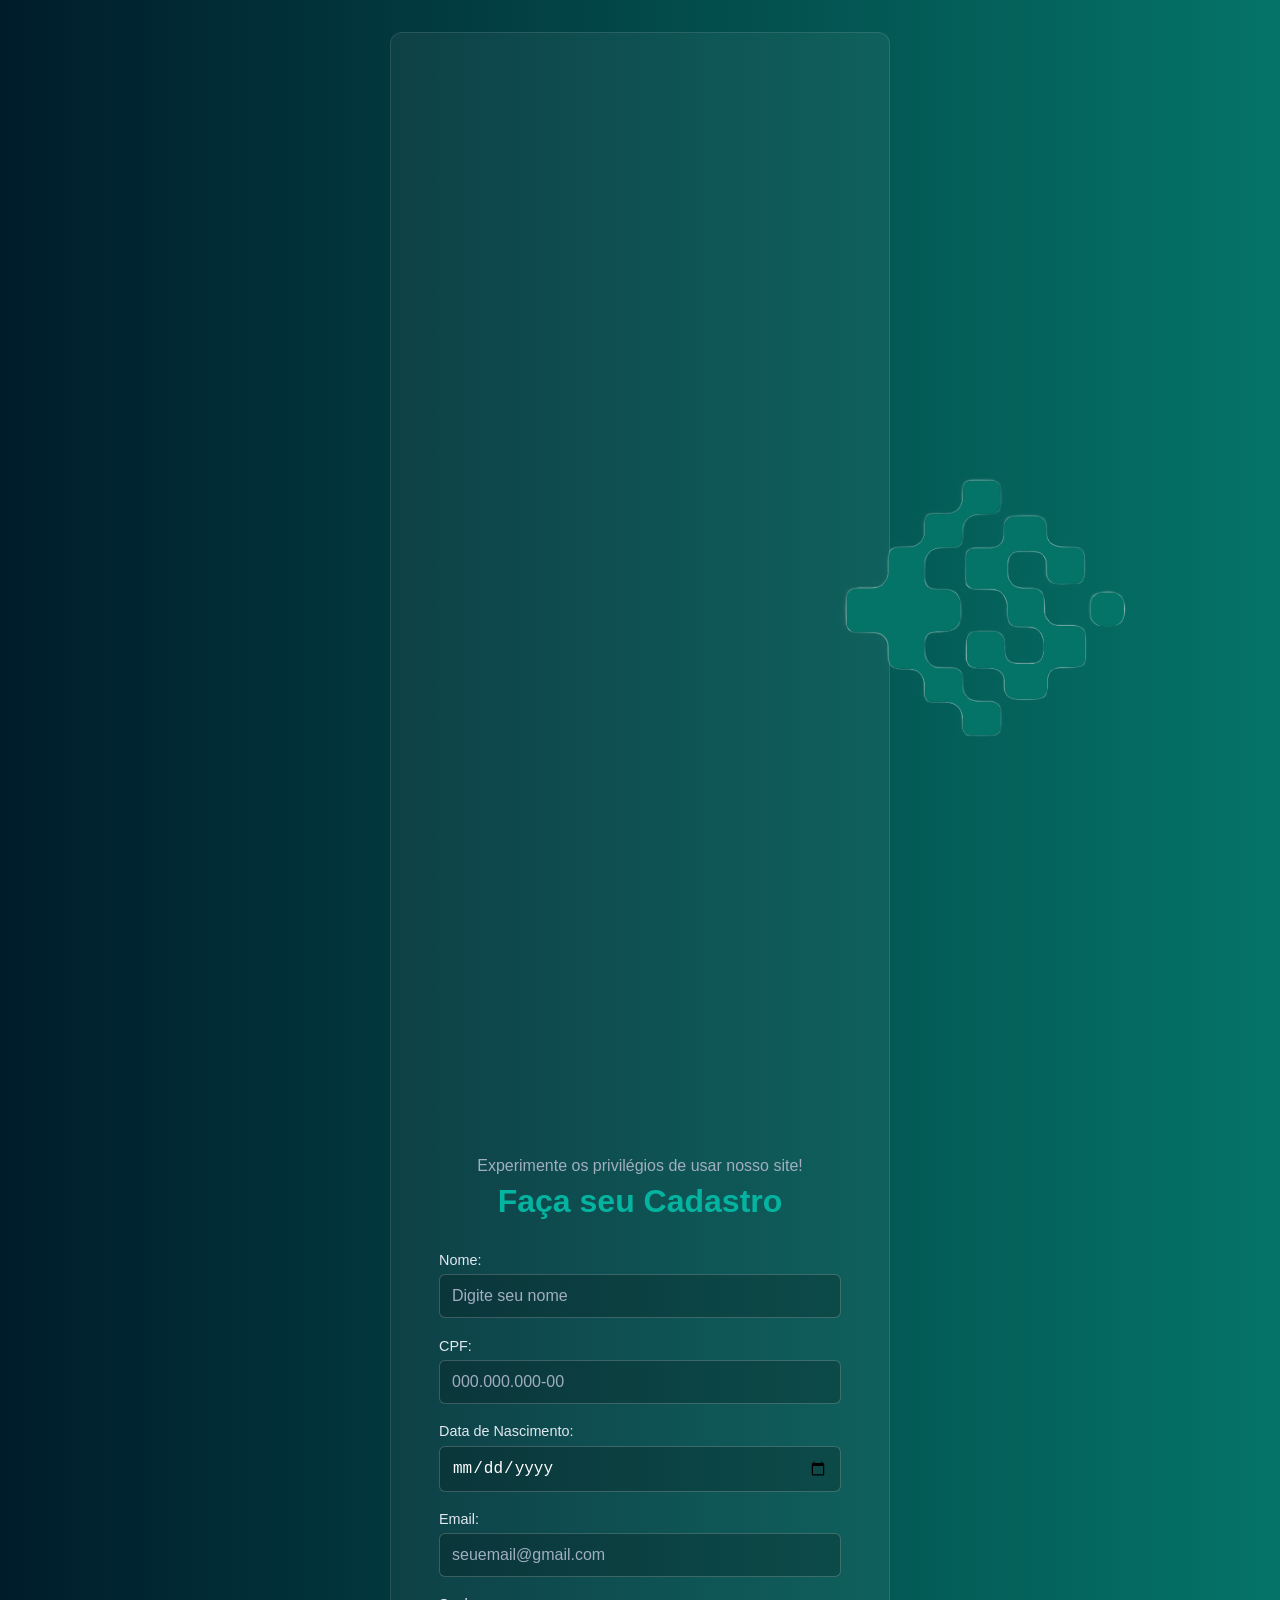
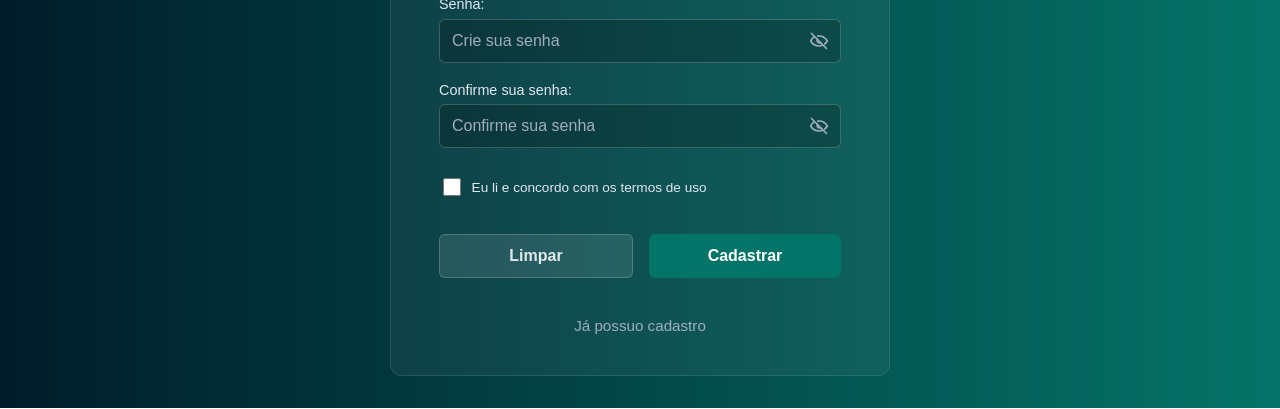
==== loginCadastro/src/pages/cadastro.html @ e450d98c "Add files via upload" ====
<!DOCTYPE html>
<html lang="pt-BR">

<head>
    <meta charset="UTF-8">
    <meta name="viewport" content="width=device-width, initial-scale=1.0">
    <link rel="icon" type="image/x-icon" href="../img/icons/iconCadastro.svg">
    <link rel="stylesheet" href="../style/style.css">
    <script src="../../js/cadastro.js" defer></script>
    <title>Página de Cadastro</title>
</head>

<body>
    <main class="cadastro-main">
        <div class="cadastro-header">
            <img src="../img/icons/iconTechInova.svg" alt="Icone TechInova" class="iconTechInova">
            <h3>Experimente os privilégios de usar nosso site!</h3>
            <h1>Faça seu Cadastro</h1>
        </div>

        <form id="cadastroForm" action="#">
            <div class="campo-grupo">
                <label for="username">Nome:</label>
                <input type="text" id="username" name="username" placeholder="Digite seu nome" required>
            </div>

            <div class="campo-grupo">
                <label for="useruni">CPF:</label>
                <input type="text" id="useruni" name="useruni" inputmode="numeric" maxlength="14" placeholder="000.000.000-00" required>
            </div>

            <div class="campo-grupo">
                <label for="datanasc">Data de Nascimento:</label>
                <input type="date" id="datanasc" name="datanasc" required>
            </div>

            <div class="campo-grupo">
                <label for="useremail">Email:</label>
                <input type="email" id="useremail" name="useremail" placeholder="seuemail@gmail.com" required>
            </div>

            <div class="campo-grupo">
                <label for="usersenha1">Senha:</label>
                <span class="campo-senha">
                    <input type="password" id="usersenha1" name="usersenha1" placeholder="Crie sua senha" required>
                    <button type="button" class="mostrar-senha" data-alvo="usersenha1" aria-label="Mostrar senha" aria-pressed="false"></button>
                </span>
            </div>

            <div class="campo-grupo">
                <label for="usersenha2">Confirme sua senha:</label>
                <span class="campo-senha">
                    <input type="password" id="usersenha2" name="usersenha2" placeholder="Confirme sua senha" required>
                    <button type="button" class="mostrar-senha" data-alvo="usersenha2" aria-label="Mostrar senha" aria-pressed="false"></button>
                </span>
            </div>

            <div class="termos-content">
                <input type="checkbox" id="termos" required>
                <label for="termos">Eu li e concordo com os termos de uso</label>
            </div>

            <div class="botoes-container">
                <button type="reset" id="btnLimpar">Limpar</button>
                <button type="submit" id="btnCadastrar">Cadastrar</button>
            </div>

            <div class="login-link-container">
                <a href="../index.html">Já possuo cadastro</a>
            </div>
        </form>
    </main>
</body>

</html>
---- loginCadastro/src/style/style.css ----
@import url(index.css);
@import url(cadastro.css);
@import url(register.css);
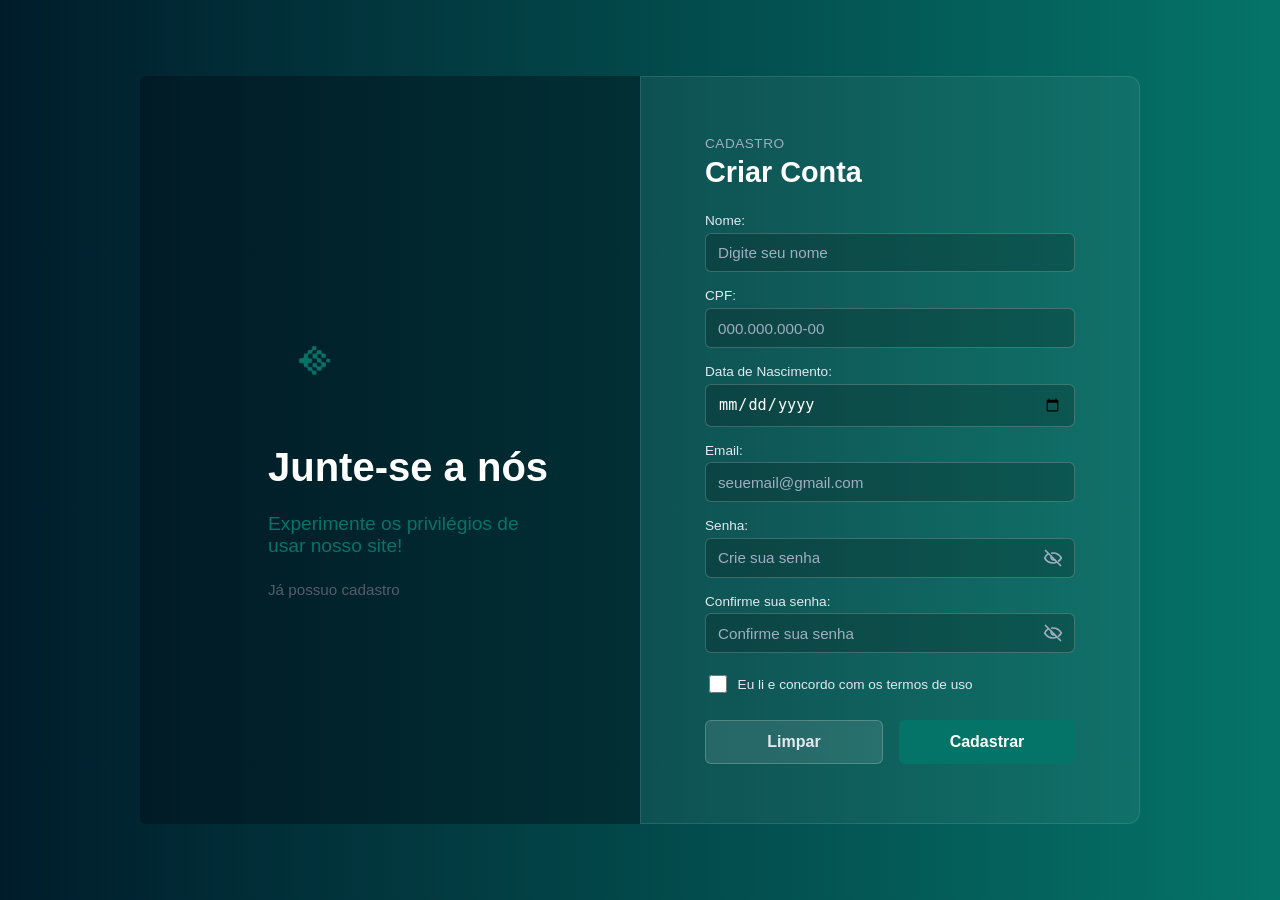
==== commit 13908f0d: "UPDT CSS cadastro e index FINALIZADOS" ====
--- a/loginCadastro/src/pages/cadastro.html
+++ b/loginCadastro/src/pages/cadastro.html
@@ -11,65 +11,75 @@
 </head>
 
 <body>
-    <main class="cadastro-main">
-        <div class="cadastro-header">
+    <div class="conect-container">
+        <div class="descript-content">
             <img src="../img/icons/iconTechInova.svg" alt="Icone TechInova" class="iconTechInova">
-            <h3>Experimente os privilégios de usar nosso site!</h3>
-            <h1>Faça seu Cadastro</h1>
-        </div>
-
-        <form id="cadastroForm" action="#">
-            <div class="campo-grupo">
-                <label for="username">Nome:</label>
-                <input type="text" id="username" name="username" placeholder="Digite seu nome" required>
-            </div>
-
-            <div class="campo-grupo">
-                <label for="useruni">CPF:</label>
-                <input type="text" id="useruni" name="useruni" inputmode="numeric" maxlength="14" placeholder="000.000.000-00" required>
-            </div>
-
-            <div class="campo-grupo">
-                <label for="datanasc">Data de Nascimento:</label>
-                <input type="date" id="datanasc" name="datanasc" required>
-            </div>
-
-            <div class="campo-grupo">
-                <label for="useremail">Email:</label>
-                <input type="email" id="useremail" name="useremail" placeholder="seuemail@gmail.com" required>
-            </div>
-
-            <div class="campo-grupo">
-                <label for="usersenha1">Senha:</label>
-                <span class="campo-senha">
-                    <input type="password" id="usersenha1" name="usersenha1" placeholder="Crie sua senha" required>
-                    <button type="button" class="mostrar-senha" data-alvo="usersenha1" aria-label="Mostrar senha" aria-pressed="false"></button>
-                </span>
-            </div>
-
-            <div class="campo-grupo">
-                <label for="usersenha2">Confirme sua senha:</label>
-                <span class="campo-senha">
-                    <input type="password" id="usersenha2" name="usersenha2" placeholder="Confirme sua senha" required>
-                    <button type="button" class="mostrar-senha" data-alvo="usersenha2" aria-label="Mostrar senha" aria-pressed="false"></button>
-                </span>
-            </div>
-
-            <div class="termos-content">
-                <input type="checkbox" id="termos" required>
-                <label for="termos">Eu li e concordo com os termos de uso</label>
-            </div>
-
-            <div class="botoes-container">
-                <button type="reset" id="btnLimpar">Limpar</button>
-                <button type="submit" id="btnCadastrar">Cadastrar</button>
-            </div>
-
+            <h1>Junte-se a nós</h1>
+            <h2>Experimente os privilégios de usar nosso site!</h2>
             <div class="login-link-container">
                 <a href="../index.html">Já possuo cadastro</a>
             </div>
-        </form>
-    </main>
+        </div>
+
+        <main class="cadastro-main">
+            <div class="cadastro-header">
+                <h3>CADASTRO</h3>
+                <h1>Criar Conta</h1>
+            </div>
+
+            <form id="cadastroForm" action="#">
+                <div class="campo-grupo">
+                    <label for="username">Nome:</label>
+                    <input type="text" id="username" name="username" placeholder="Digite seu nome" required>
+                </div>
+
+                <div class="campo-grupo">
+                    <label for="useruni">CPF:</label>
+                    <input type="text" id="useruni" name="useruni" inputmode="numeric" maxlength="14"
+                        placeholder="000.000.000-00" required>
+                </div>
+
+                <div class="campo-grupo">
+                    <label for="datanasc">Data de Nascimento:</label>
+                    <input type="date" id="datanasc" name="datanasc" required>
+                </div>
+
+                <div class="campo-grupo">
+                    <label for="useremail">Email:</label>
+                    <input type="email" id="useremail" name="useremail" placeholder="seuemail@gmail.com" required>
+                </div>
+
+                <div class="campo-grupo">
+                    <label for="usersenha1">Senha:</label>
+                    <span class="campo-senha">
+                        <input type="password" id="usersenha1" name="usersenha1" placeholder="Crie sua senha" required>
+                        <button type="button" class="mostrar-senha" data-alvo="usersenha1" aria-label="Mostrar senha"
+                            aria-pressed="false"></button>
+                    </span>
+                </div>
+
+                <div class="campo-grupo">
+                    <label for="usersenha2">Confirme sua senha:</label>
+                    <span class="campo-senha">
+                        <input type="password" id="usersenha2" name="usersenha2" placeholder="Confirme sua senha"
+                            required>
+                        <button type="button" class="mostrar-senha" data-alvo="usersenha2" aria-label="Mostrar senha"
+                            aria-pressed="false"></button>
+                    </span>
+                </div>
+
+                <div class="termos-content">
+                    <input type="checkbox" id="termos" required>
+                    <label for="termos">Eu li e concordo com os termos de uso</label>
+                </div>
+
+                <div class="botoes-container">
+                    <button type="reset" id="btnLimpar">Limpar</button>
+                    <button type="submit" id="btnCadastrar">Cadastrar</button>
+                </div>
+            </form>
+        </main>
+    </div>
 </body>
 
-</html>
+</html>
